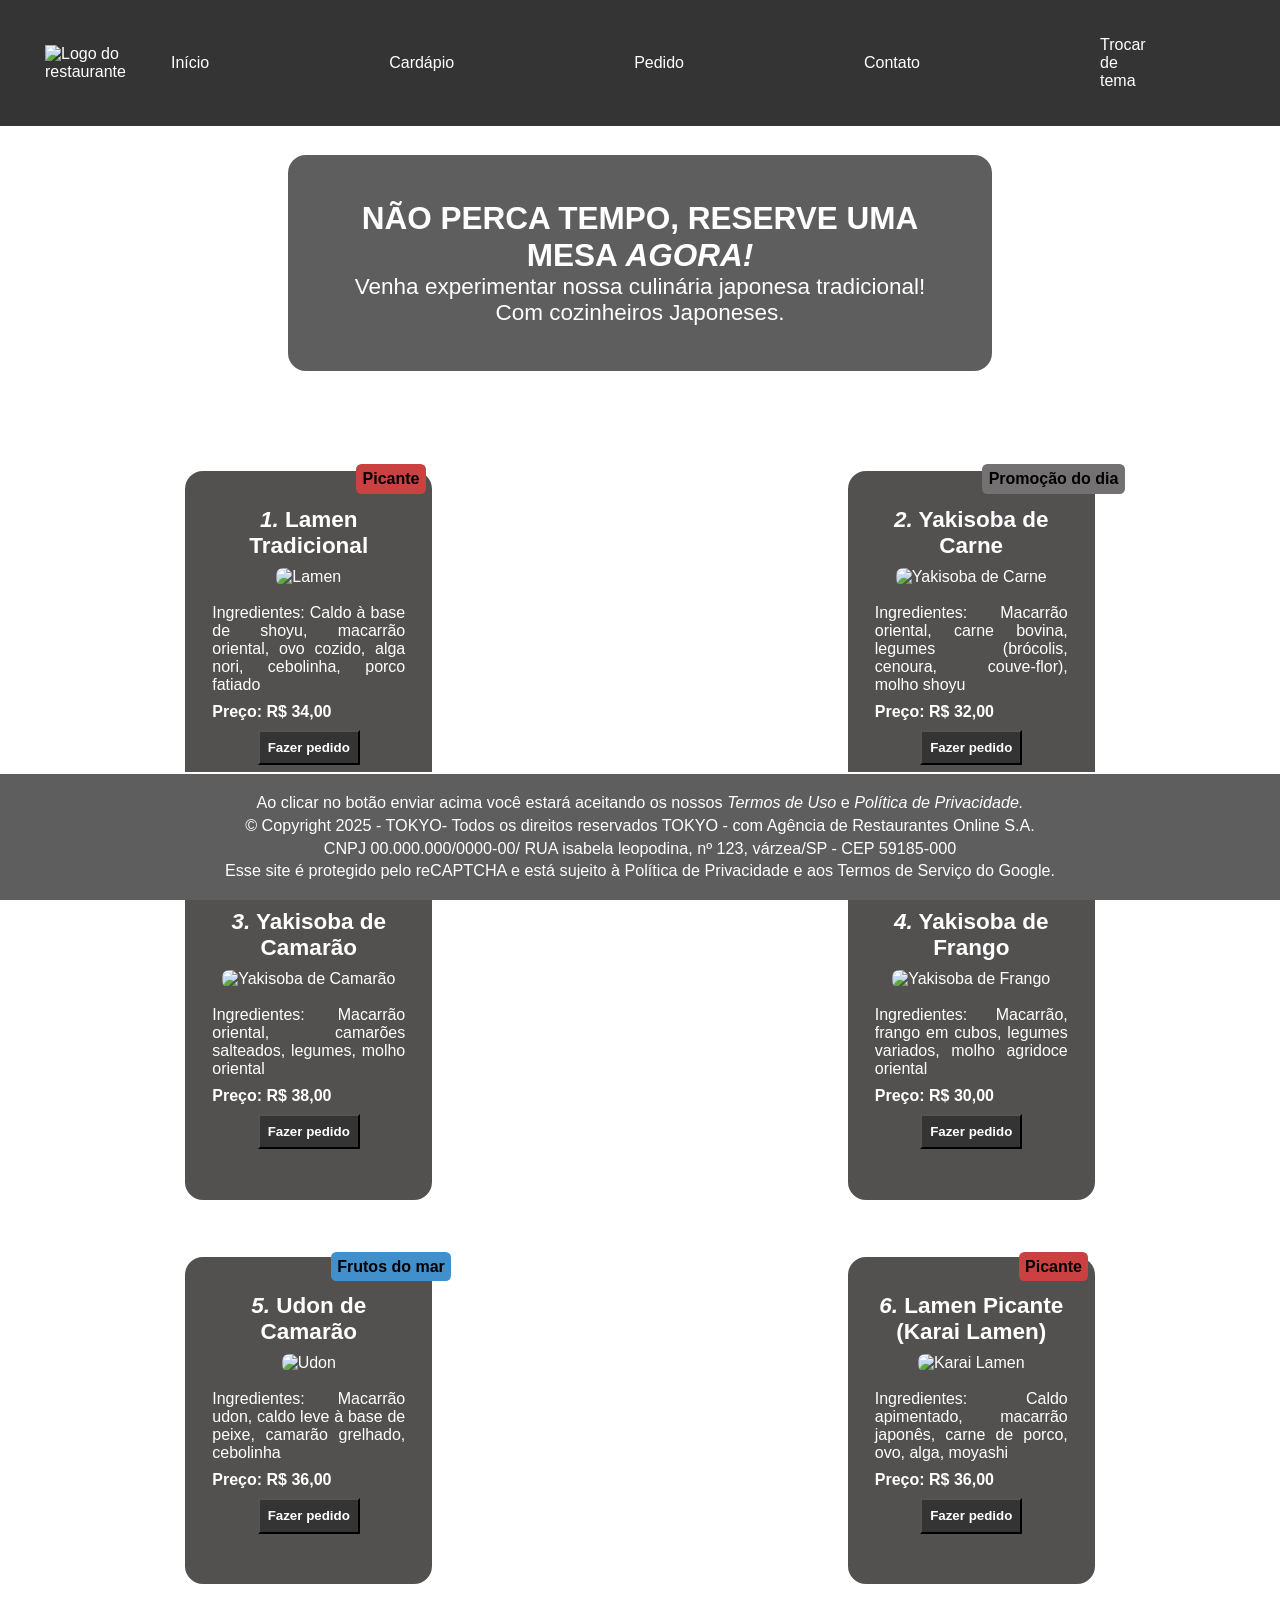
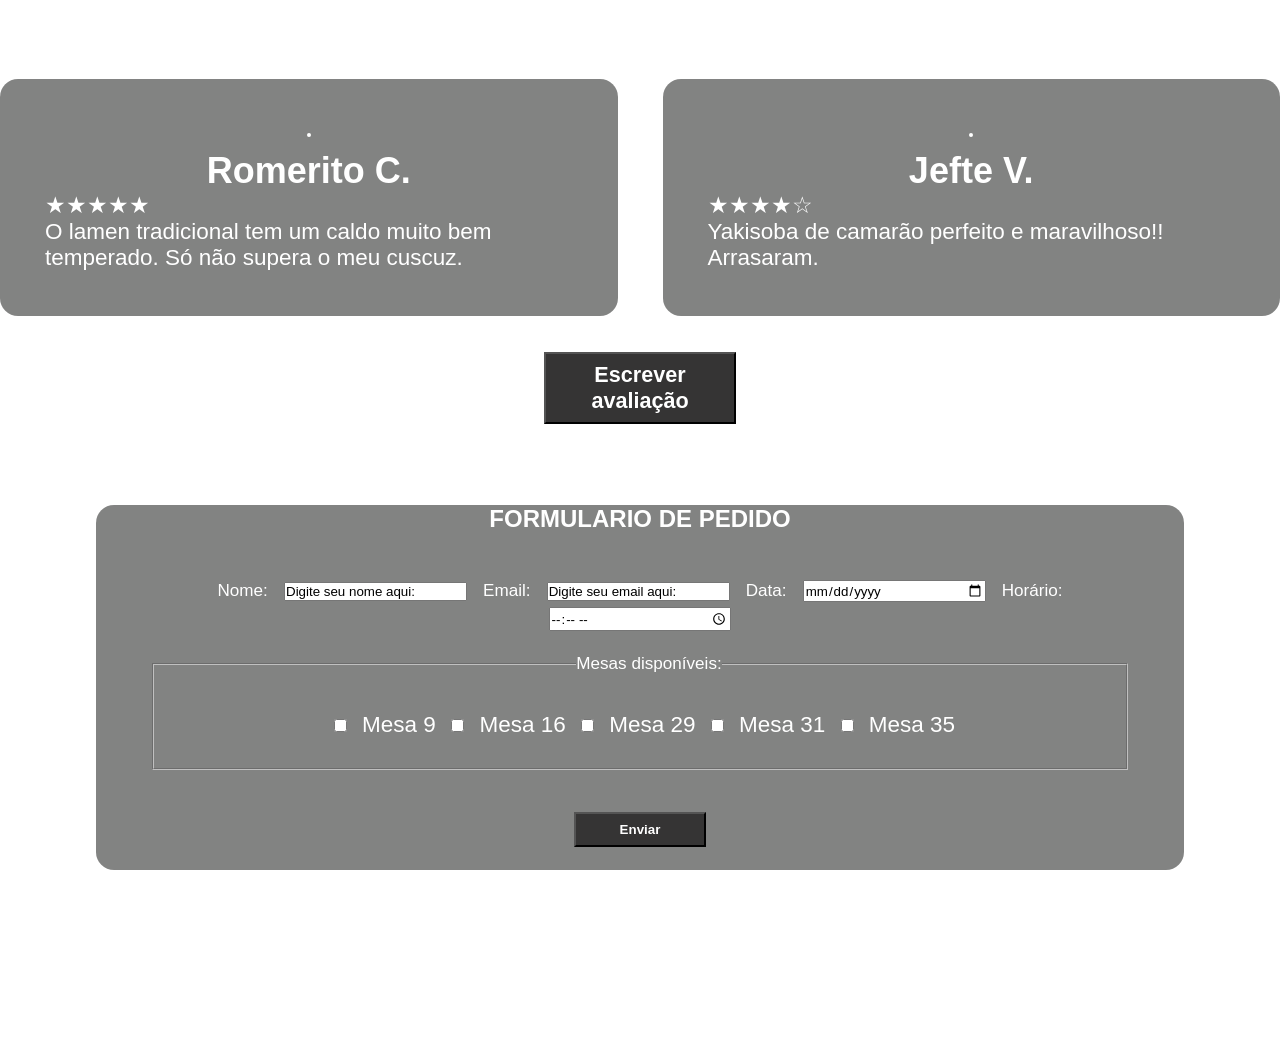
==== index_claro.html @ c277776c "tema claro" ====
<!DOCTYPE html>
    <html lang="pt-br">

    <head>
        <meta charset="UTF-8">
        <meta http-equiv="X-UA-Compatible" content="IE=edge">
        <meta name="viewport" content="width=device-width, initial-scale=1.0">
        <title>TOKYO - Restaurante Japonês</title>
        <link rel="stylesheet" href="style_claro.css">
    </head>

        <body>                          
            <nav class="navbar">
                <img class="navbar__logo" src="https://uploads.onecompiler.io/43gyzzurr/1793408107112/Design%20sem%20nome%20(20).png" alt="Logo do restaurante">
                <a class="navbar__link" href="">Início</a>
                <a class="navbar__link" href="">Cardápio</a>
                <a class="navbar__link" href="">Pedido</a>
                <a class="navbar__link" href="">Contato</a>
                <a class="navbar__link" href="index.html">Trocar de tema</a>
            </nav>
            
            <header>
                <section class="hero">
                    <h1 class="hero__titulo">NÃO PERCA TEMPO, RESERVE UMA MESA <em>AGORA!</em></h1>
                    <p class="hero__texto">Venha experimentar nossa culinária japonesa tradicional! Com cozinheiros Japoneses.</p>
                </section>

            </header>
                
            <main>
                <section class="catalogo">
                    <h1 class="catalogo__titulo">CARDÁPIO DE MASSAS</h1>
                    <div class="caixa">
                        <section class="card">
                            <span class="badge badge--picante">Picante</span>
                            <h4 class="card__titulo"><em>1.</em> Lamen Tradicional</h4>
                            <img class="avatar" src="https://uploads.onecompiler.io/43r3uryza/43r3v5y8w/Lamen.jpg" alt="Lamen">
                            <p class="card__texto">Ingredientes: Caldo à base de shoyu, macarrão oriental, ovo cozido, alga nori, cebolinha, porco
                                fatiado</p>
                            <p class="card__preco">Preço: R$ 34,00</p>
                            <button class="btn">Fazer pedido</button>
                        </section>
                        <section class="card">
                            <span class="badge">Promoção do dia</span>
                            <h4 class="card__titulo"><em>2.</em> Yakisoba de Carne</h4>
                            <img class="avatar" src="https://uploads.onecompiler.io/43r3uryza/43r3v5y8w/yakisoba%20de%20carne.jpg"
                                alt="Yakisoba de Carne">
                            <p class="card__texto">Ingredientes: Macarrão oriental, carne bovina, legumes (brócolis, cenoura, couve-flor), molho
                                shoyu</p>
                            <p class="card__preco">Preço: R$ 32,00</p>
                            <button class="btn">Fazer pedido</button>
                        </section>
                    </div>

                    <div class="caixa">
                        <section class="card">
                            <span class="badge badge--frutosmar">Frutos do mar</span>
                            <h4 class="card__titulo"><em>3.</em> Yakisoba de Camarão</h4>
                            <img class="avatar" src="https://uploads.onecompiler.io/43r3uryza/43r3v5y8w/Yakisoba%20%20de%20camar%C3%A3o.jpg"
                                alt="Yakisoba de Camarão">
                            <p class="card__texto">Ingredientes: Macarrão oriental, camarões salteados, legumes, molho oriental</p>
                            <p class="card__preco">Preço: R$ 38,00</p>
                            <button class="btn">Fazer pedido</button>
                        </section>
                        <section class="card">
                            <span class=" badge badge--caldo">Com caldo</span>
                            <h4 class="card__titulo"><em>4.</em> Yakisoba de Frango</h4>
                            <img class="avatar" src="https://uploads.onecompiler.io/43r3uryza/43r3v5y8w/yakisoba%20de%20frango.jpg"
                                alt="Yakisoba de Frango">
                            <p class="card__texto">Ingredientes: Macarrão, frango em cubos, legumes variados, molho agridoce oriental</p>
                            <p class="card__preco">Preço: R$ 30,00</p>
                            <button class="btn">Fazer pedido</button>
                        </section>
                    </div>

                    <div class="caixa">
                        <section class="card">
                            <span class="badge badge--frutosmar">Frutos do mar</span>
                            <h4 class="card__titulo"><em>5.</em> Udon de Camarão</h4>
                            <img class="avatar" src="https://uploads.onecompiler.io/43r3uryza/43r3v5y8w/Udon.jpg" alt="Udon">
                            <p class="card__texto">Ingredientes: Macarrão udon, caldo leve à base de peixe, camarão grelhado, cebolinha</p>
                            <p class="card__preco">Preço: R$ 36,00</p>
                            <button class="btn">Fazer pedido</button>
                        </section>
                        <section class="card">
                            <span class="badge badge--picante">Picante</span>
                            <h4 class="card__titulo"><em>6.</em> Lamen Picante (Karai Lamen)</h4>
                            <img class="avatar" src="https://uploads.onecompiler.io/43r3uryza/43r3v5y8w/Karai%20Lamen.jpg" alt="Karai Lamen">
                            <p class="card__texto">Ingredientes: Caldo apimentado, macarrão japonês, carne de porco, ovo, alga, moyashi</p>
                            <p class="card__preco">Preço: R$ 36,00</p>
                            <button class="btn">Fazer pedido</button>
                        </section>
                    </div>
                </section>
                <section class="avaliacoes">
                    <h1 class="avaliacoes__titulo">AVALIAÇÕES</h1>
                        <div class="caixa">
                            <article class="avaliacao">
                                <img src="https://uploads.onecompiler.io/43qyrtjtk/1791580404258/romero.jpg" alt="" class="avatar avatar--destaque">
                                <h4 class="avaliacao__nome">Romerito C.</h4>
                                <p class="avaliacao__texto">★★★★★</p>
                                <p class="avaliacao__texto">O lamen tradicional tem um caldo muito bem temperado. Só não supera o meu cuscuz.</p>
                            </article>

                            <article class="avaliacao">
                                <img src="https://uploads.onecompiler.io/43qyrtjtk/1791580412668/jefte.png" alt="" class="avatar avatar--destaque">
                                <h4 class="avaliacao__nome">Jefte V.</h4>
                                <p class="avaliacao__texto">★★★★☆</p>
                                <p class="avaliacao__texto">Yakisoba de camarão perfeito e maravilhoso!! Arrasaram.</p>
                            </article>
                        </div>
                        <button class="btn btn--secundario">Escrever avaliação</button>
                </section>
                <section class="formulario">
                    <h1 class="formulario__titulo">FORMULARIO DE PEDIDO</h1>
                    <form class="form" action="" autocomplete="off">

                        <label class="form__label" for="nome">Nome:</label>
                        <input class="form__input" type="text" name="nome" id="nome" placeholder="Digite seu nome aqui:" required>

                        <label class="form__label" for="email">Email:</label>
                        <input class="form__input" type="email" name="email" id="email" placeholder="Digite seu email aqui:" required>

                        <label class="form__label" for="data">Data:</label>
                        <input class="form__input" type="date" name="data" id="data" required>

                        <label class="form__label" for="horario">Horário:</label>
                        <input class="form__input" type="time" name="horario" id="horario" required>

                        <fieldset class="form__fieldset">
                            <legend class="form__label">Mesas disponíveis:</legend>

                            <label>
                                <input type="checkbox" name="mesas" value="9" class="form__mesa">
                                Mesa 9
                            </label>

                            <label>
                                <input type="checkbox" name="mesas" value="16" class="form__mesa">
                                Mesa 16
                            </label>

                            <label>
                                <input type="checkbox" name="mesas" value="29" class="form__mesa">
                                Mesa 29
                            </label>

                            <label>
                                <input type="checkbox" name="mesas" value="31" class="form__mesa">
                                Mesa 31
                            </label>

                            <label>
                                <input type="checkbox" name="mesas" value="35" class="form__mesa">
                                Mesa 35
                            </label>
                        </fieldset>

                        <input class="btn btn--primario" type="submit" value="Enviar">

                    </form>
                </section>

            </main>

            <footer class="footer">
                <p class="footer__texto">Ao clicar no botão enviar acima você estará aceitando os nossos <em>Termos de Uso</em> e <em>Política
                        de Privacidade.</em></p>
                <p class="footer__texto">© Copyright 2025 - TOKYO- Todos os direitos reservados TOKYO - com Agência de Restaurantes Online S.A.</p>
                <p class="footer__texto">CNPJ 00.000.000/0000-00/ RUA isabela leopodina, nº 123, várzea/SP - CEP 59185-000</p>
                <p class="footer__texto">Esse site é protegido pelo reCAPTCHA e está sujeito à Política de Privacidade e aos Termos de Serviço do
                    Google.</p>
            </footer>
        </body>
    </html>
---- style_claro.css ----
*{
    font-family: Arial, Helvetica, sans-serif;
    color: white;
    box-sizing: border-box;
    margin: 0;
    padding: 0;
}

body{
    overflow-x: hidden;
    width: 100%;
    height: 100%;
    background-color: white;
}

/* NAVBAR */
.navbar{
    display: flex;
    align-items: center;
    justify-content: space-between;
    background-color: rgb(53, 52, 52);
    max-width: 100%;
    max-height: 17%;
    border-bottom: 0.3vh solid white;
}

.navbar__logo{
    padding: 5vh;
    width: 17%;
}

.navbar__link{
    margin-right: 20vh;
    text-decoration: none;
    transition: 0.3s;
}

.navbar__link:hover{
    text-decoration: underline;
    transform: scale(1.25);
    transition: 0.5s;
    font-weight: bold;
}
/* HERO */
header{
    display: flex;
    justify-content: center;
}
.hero{
    text-align: center;
    margin: 3vh;
    border-radius: 2vh;
    padding: 5vh;
    width: 55%;
    height: 10%;
    background-color: rgb(95, 94, 94);
}
.hero__titulo{
    font-size: 3.5vh;
}
.hero__texto{
    font-size: 2.5vh;
}

/* CATALOGO */
.catalogo__titulo{
    width: 100%;
    text-align: center;
}
.caixa{
    display: grid;
    grid-template-columns: repeat(2,1fr);
    gap: 5vh;
}
/* BADGE */
.badge{
    position: relative;
    right: -39%;
    top: -6%;
    border-radius: 0.6vh;
    background-color: rgb(115, 113, 113);
    color: black;
    font-weight: bold;
    padding: 0.7vh;
}
.badge--picante{
    background-color: rgb(203, 65, 65);
}
.badge--frutosmar{
    background-color: rgb(65, 143, 203);
}
.badge--caldo{
    background-color: rgb(203, 134, 65);
}
/* AVATAR */
.avatar{
    margin: 1vh;
    border-radius: 0.8vh;
    width: 55%;
}
.avatar--destaque{
    border: 0.3vh solid rgb(255, 255, 255);
    border-radius: 100%;
}
/* CARD */
.card{
    text-align: center;
    margin: 5vh auto;
    padding: 2vh;
    border-radius: 2vh;
    background-color: rgb(83, 80, 80);
    width: 40%;
    height: 85%;
}
.card__titulo{
    font-weight: bolder;
    font-size: 2.5vh;
}
.card__texto{
    text-align: justify;
    font-weight: 400;
}
.card__preco, .card__texto{
    margin: 1vh;
}
.card__preco{
    text-align: left;
    font-weight: bolder;
}

/* BUTTON */
.btn{
    color: rgb(255, 255, 255);
    font-weight: bolder;
    background-color: rgb(53, 52, 52);
    padding: 0.9vh;
    transition: 0.5s;
}
.btn:hover{
    transform: scale(1.1);
    transition: 0.3s;
}
.btn--primario{
    margin: 2.5vh;
    width: 13%;
}
.btn--secundario{
    font-size: 2.4vh;
    width: 15%;
    margin: 4vh;
}
/* AVALIAÇÂO */
.avaliacoes{
    text-align: center;
}
.avaliacoes__titulo{
    margin: 3vh;
}
.avaliacao{
    border-radius: 2vh;
    height: 100%;
    padding: 5vh;
    background-color: rgb(130, 131, 130);
}
.avaliacao__nome{
    font-weight: bolder;
    font-size: 4vh;
}
.avaliacao__texto{
    text-align: left;
    font-size: 2.5vh;
}

/* FORM */
.formulario{
    border-radius: 2vh;
    text-align: center;
    margin: 5vh auto;
    width: 85%;
    height: 60%;
    background-color: rgb(130, 131, 130);
}
.formulario__titulo{
    margin: 5vh;
}
.form{
    margin: 4vh;
}
.form__label{
    margin: 1vh;
    font-size: 1.9vh;
}
.form__input{
    color: black;
    margin: 0.3vh;
    width: 18%;
}
.form__input::placeholder{
    color: black
}
.form__mesa{
    margin: 1vh;
    accent-color: black;
}
.form__fieldset{
    font-size: 2.5vh;
    margin: 2.2vh;
    padding: 3vh;
}
/* FOOTER */
.footer{
    padding: 2vh;
    border-top: 0.3vh solid white;
    position: sticky;
    bottom: 0;
    background-color: rgb(95, 94, 94);
}

.footer__texto{
    text-align: center;
    font-size: 1.8vh;
    padding: 0.2vh;
}
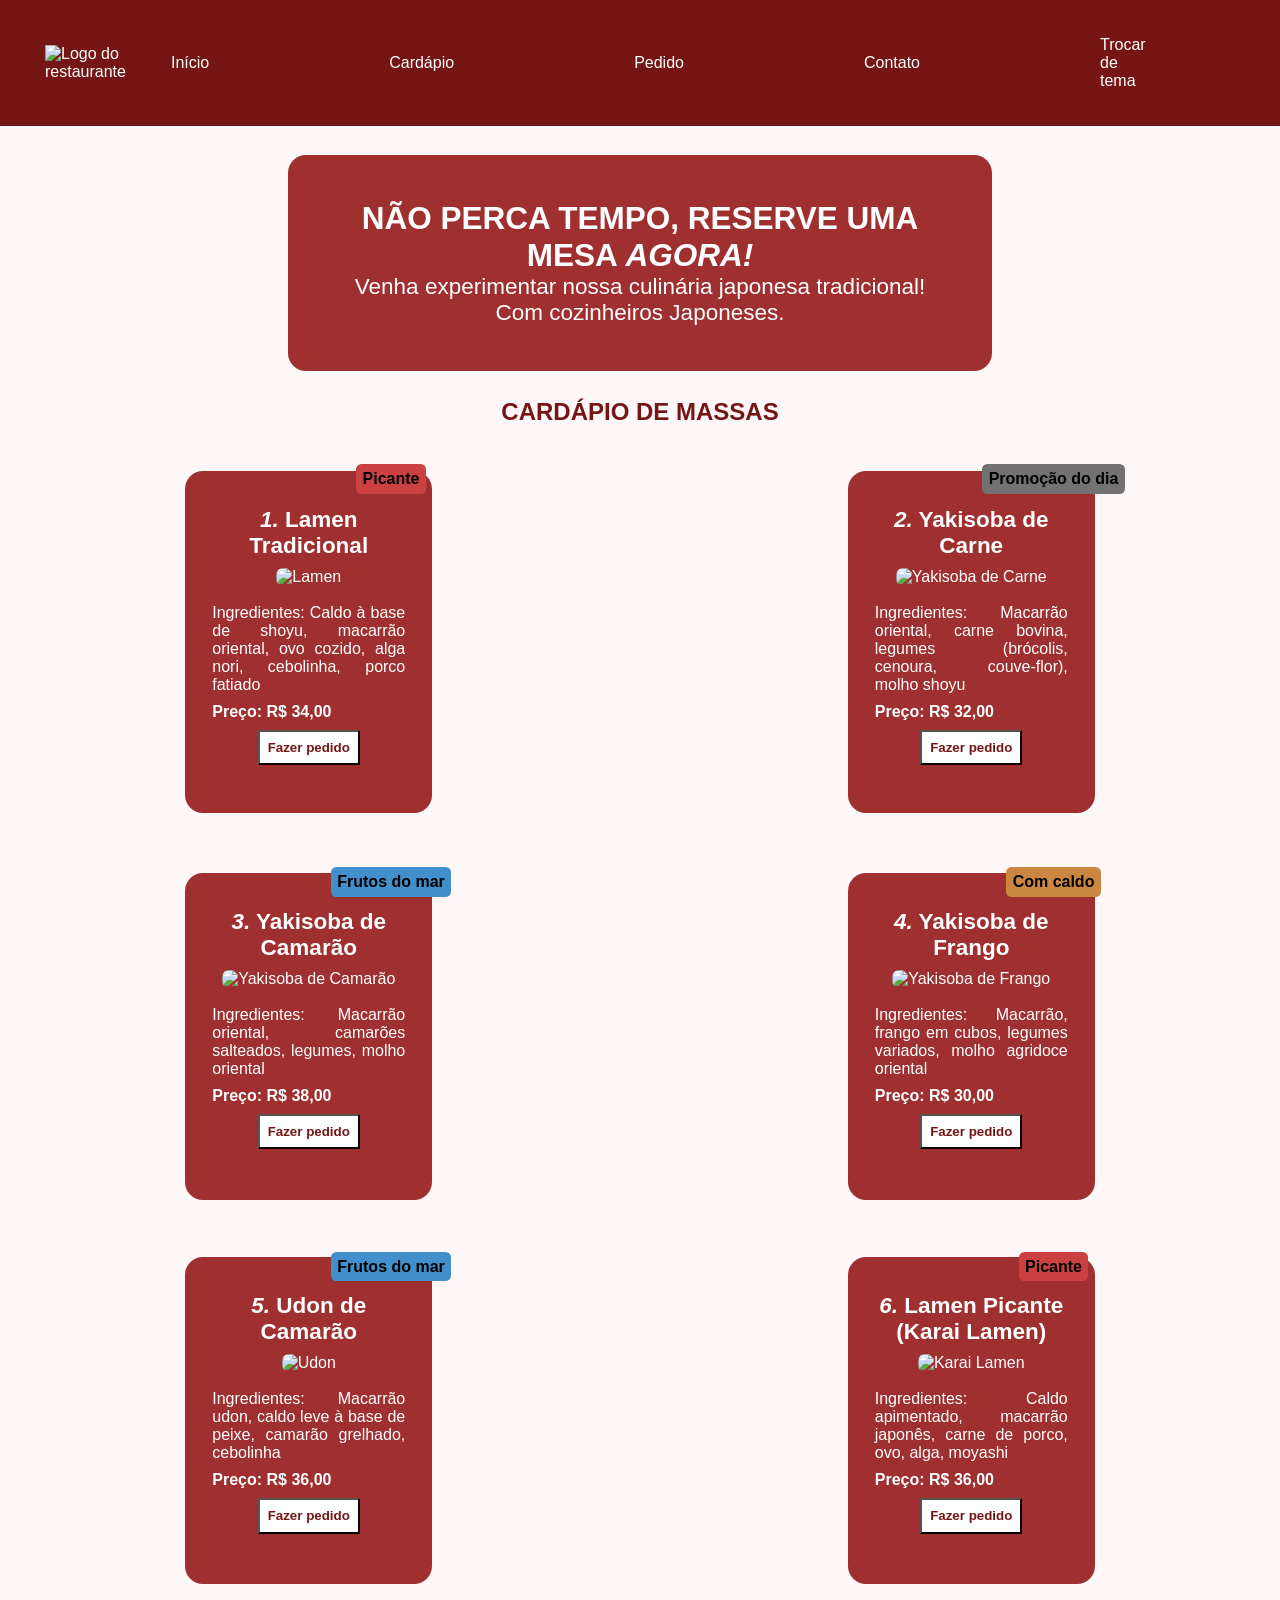
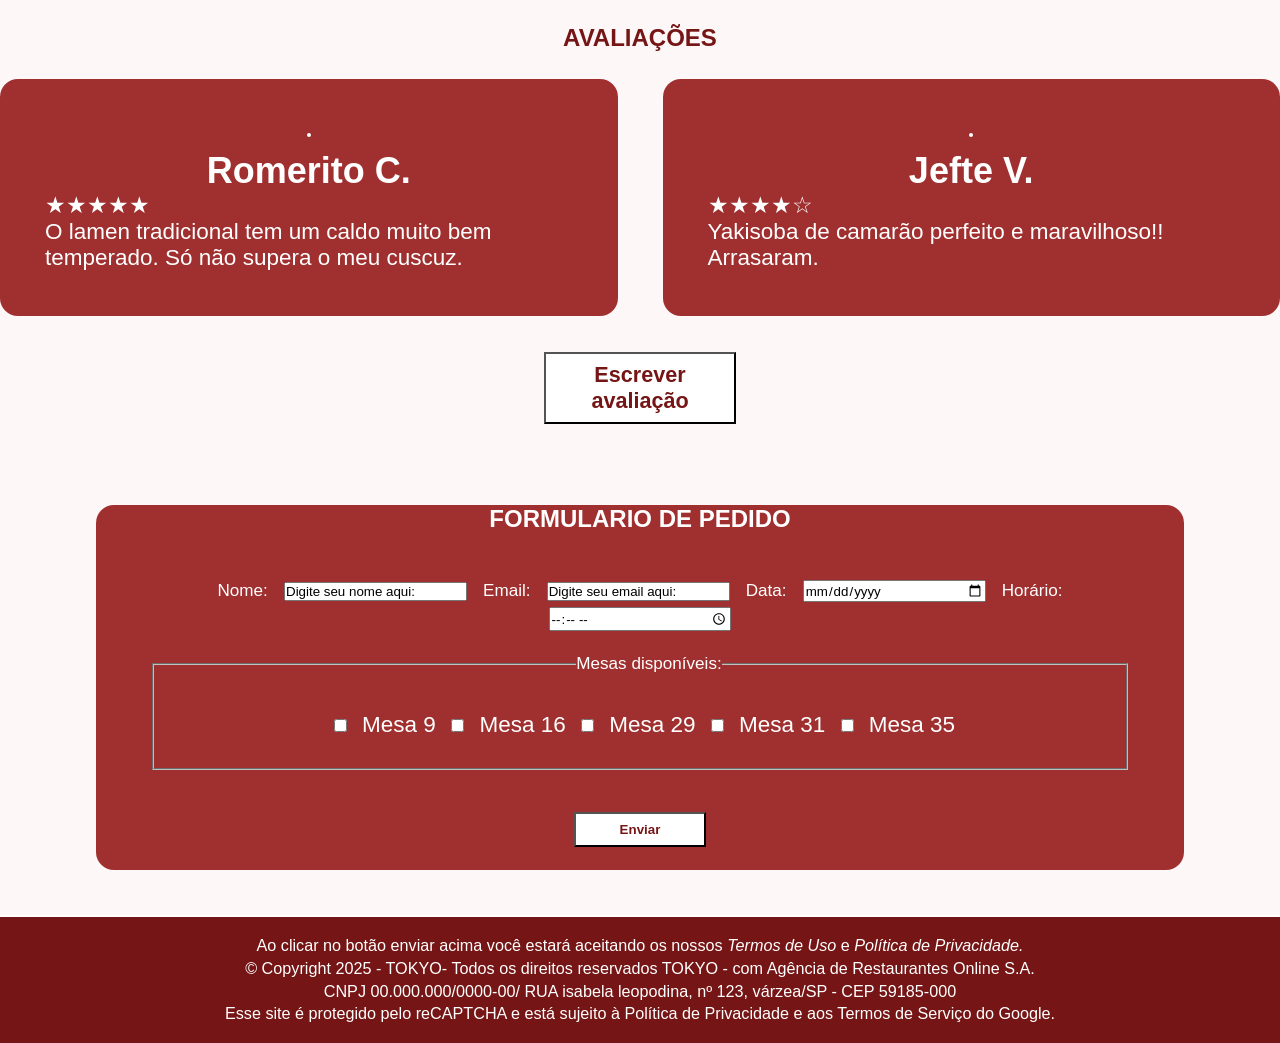
==== commit 886cc8a4: "org. pastas e arquivos" ====
--- a/index_claro.html
+++ b/index_claro.html
@@ -6,7 +6,7 @@
         <meta http-equiv="X-UA-Compatible" content="IE=edge">
         <meta name="viewport" content="width=device-width, initial-scale=1.0">
         <title>TOKYO - Restaurante Japonês</title>
-        <link rel="stylesheet" href="style_claro.css">
+        <link rel="stylesheet" href="css/style_claro.css">
     </head>
 
         <body>                          
--- a/css/style_claro.css
+++ b/css/style_claro.css
@@ -0,0 +1,232 @@
+:root {
+    --cor-primaria: rgb(117, 21, 21);
+    --cor-secundaria: rgb(160, 47, 47);
+    --cor-quaternaria: rgb(130, 131, 130);
+}
+
+*{
+    font-family: Arial, Helvetica, sans-serif;
+    color: white;
+    box-sizing: border-box;
+    margin: 0;
+    padding: 0;
+}
+
+body{
+    overflow-x: hidden;
+    width: 100%;
+    height: 100%;
+    background-color: rgb(253, 247, 247);
+}
+
+/* NAVBAR */
+.navbar{
+    display: flex;
+    align-items: center;
+    justify-content: space-between;
+    position: sticky;
+    top: 0;
+    background-color: rgb(117, 21, 21);
+    max-width: 100%;
+    max-height: 17%;
+    border-bottom: 0.3vh solid white;
+}
+
+.navbar__logo{
+    padding: 5vh;
+    width: 17%;
+}
+
+.navbar__link{
+    margin-right: 20vh;
+    text-decoration: none;
+    transition: 0.3s;
+}
+
+.navbar__link:hover{
+    text-decoration: underline;
+    transform: scale(1.25);
+    transition: 0.5s;
+    font-weight: bold;
+}
+/* HERO */
+header{
+    display: flex;
+    justify-content: center;
+}
+.hero{
+    text-align: center;
+    margin: 3vh;
+    border-radius: 2vh;
+    padding: 5vh;
+    width: 55%;
+    height: 10%;
+    background-color: var(--cor-secundaria);
+}
+.hero__titulo{
+    font-size: 3.5vh;
+}
+.hero__texto{
+    font-size: 2.5vh;
+}
+
+/* CATALOGO */
+.catalogo__titulo{
+    width: 100%;
+    text-align: center;
+    color: var(--cor-primaria);
+}
+.caixa{
+    display: grid;
+    grid-template-columns: repeat(2,1fr);
+    gap: 5vh;
+}
+/* BADGE */
+.badge{
+    position: relative;
+    right: -39%;
+    top: -6%;
+    border-radius: 0.6vh;
+    background-color: rgb(115, 113, 113);
+    color: black;
+    font-weight: bold;
+    padding: 0.7vh;
+}
+.badge--picante{
+    background-color: rgb(203, 65, 65);
+}
+.badge--frutosmar{
+    background-color: rgb(65, 143, 203);
+}
+.badge--caldo{
+    background-color: rgb(203, 134, 65);
+}
+/* AVATAR */
+.avatar{
+    margin: 1vh;
+    border-radius: 0.8vh;
+    width: 55%;
+}
+.avatar--destaque{
+    border: 0.3vh solid rgb(255, 255, 255);
+    border-radius: 100%;
+}
+/* CARD */
+.card{
+    text-align: center;
+    margin: 5vh auto;
+    padding: 2vh;
+    border-radius: 2vh;
+    background-color: var(--cor-secundaria);
+    width: 40%;
+    height: 85%;
+}
+.card__titulo{
+    font-weight: bolder;
+    font-size: 2.5vh;
+}
+.card__texto{
+    text-align: justify;
+    font-weight: 400;
+}
+.card__preco, .card__texto{
+    margin: 1vh;
+}
+.card__preco{
+    text-align: left;
+    font-weight: bolder;
+}
+
+/* BUTTON */
+.btn{
+    color: var(--cor-primaria);
+    font-weight: bolder;
+    background-color: rgb(255, 255, 255);
+    padding: 0.9vh;
+    transition: 0.5s;
+}
+.btn:hover{
+    transform: scale(1.1);
+    transition: 0.3s;
+}
+.btn--primario{
+    margin: 2.5vh;
+    width: 13%;
+}
+.btn--secundario{
+    font-size: 2.4vh;
+    width: 15%;
+    margin: 4vh;
+}
+/* AVALIAÇÂO */
+.avaliacoes{
+    text-align: center;
+}
+.avaliacoes__titulo{
+    margin: 3vh;
+    color: var(--cor-primaria);
+}
+.avaliacao{
+    border-radius: 2vh;
+    height: 100%;
+    padding: 5vh;
+    background-color: var(--cor-secundaria);
+}
+.avaliacao__nome{
+    font-weight: bolder;
+    font-size: 4vh;
+}
+.avaliacao__texto{
+    text-align: left;
+    font-size: 2.5vh;
+}
+
+/* FORM */
+.formulario{
+    border-radius: 2vh;
+    text-align: center;
+    margin: 5vh auto;
+    width: 85%;
+    height: 60%;
+    background-color: var(--cor-secundaria);
+}
+.formulario__titulo{
+    margin: 5vh;
+}
+.form{
+    margin: 4vh;
+}
+.form__label{
+    margin: 1vh;
+    font-size: 1.9vh;
+}
+.form__input{
+    color: black;
+    margin: 0.3vh;
+    width: 18%;
+}
+.form__input::placeholder{
+    color: black
+}
+.form__mesa{
+    margin: 1vh;
+    accent-color: black;
+}
+.form__fieldset{
+    font-size: 2.5vh;
+    margin: 2.2vh;
+    padding: 3vh;
+}
+/* FOOTER */
+.footer{
+    padding: 2vh;
+    border-top: 0.3vh solid white;
+    bottom: 0;
+    background-color: var(--cor-primaria);
+}
+
+.footer__texto{
+    text-align: center;
+    font-size: 1.8vh;
+    padding: 0.2vh;
+}
